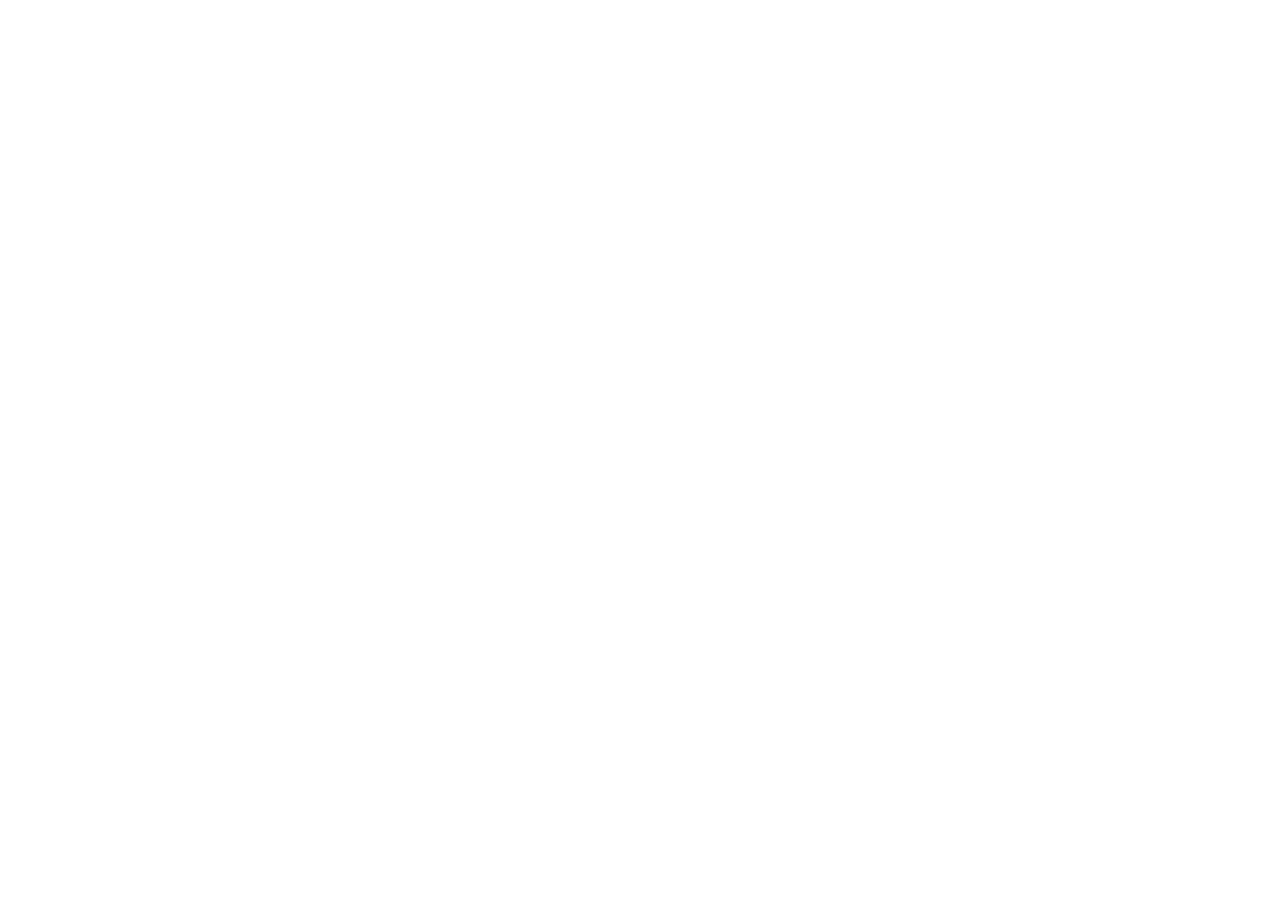
==== pages/about_project/about_project.html @ 6419f14f "почти разобрала страницы" ====
<!DOCTYPE html>
<html lang="en">
<head>
  <meta charset="UTF-8">
  <meta name="viewport" content="width=device-width, initial-scale=1.0">
  <meta http-equiv="X-UA-Compatible" content="ie=edge">
  <title>О проекте</title>
  <link rel="shortcut icon" type="image/png" href="img/favicon.png"/>
</head>
<body>
  <img src="" alt="">

</body>
</html>
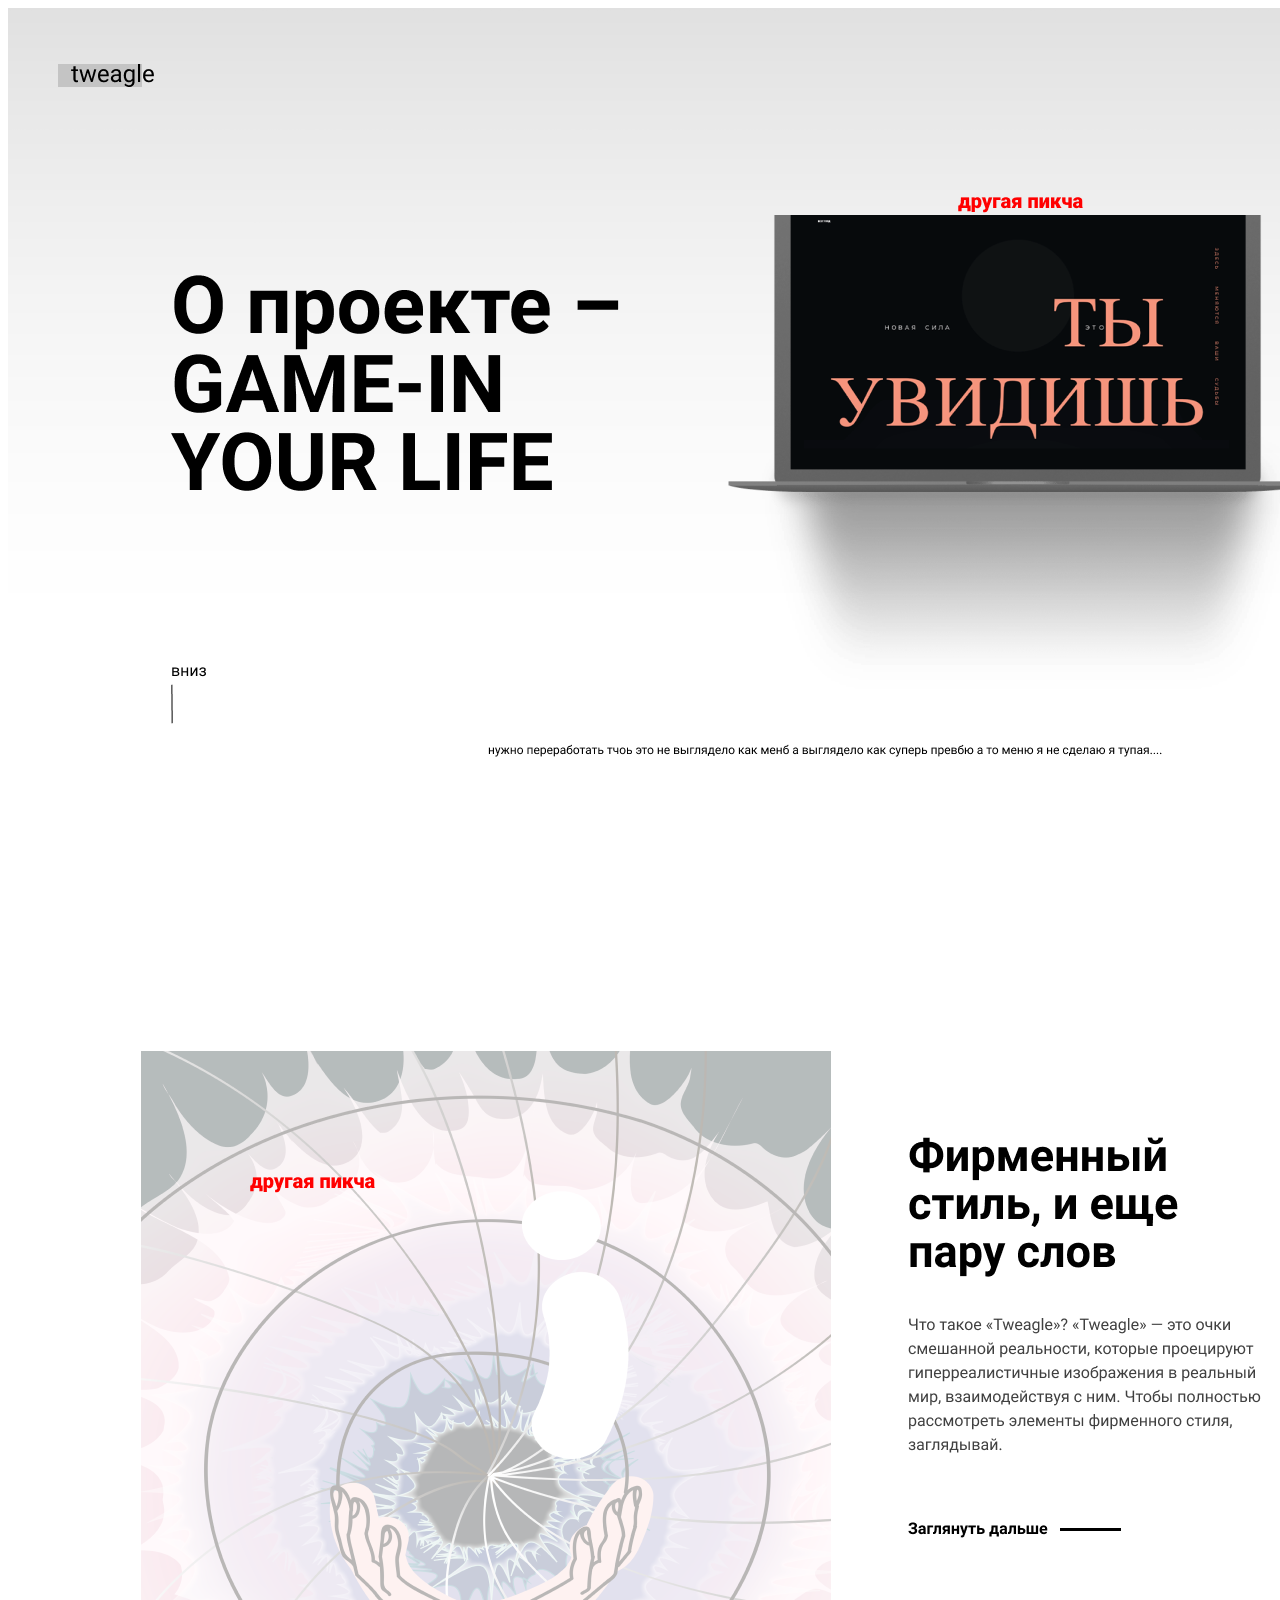
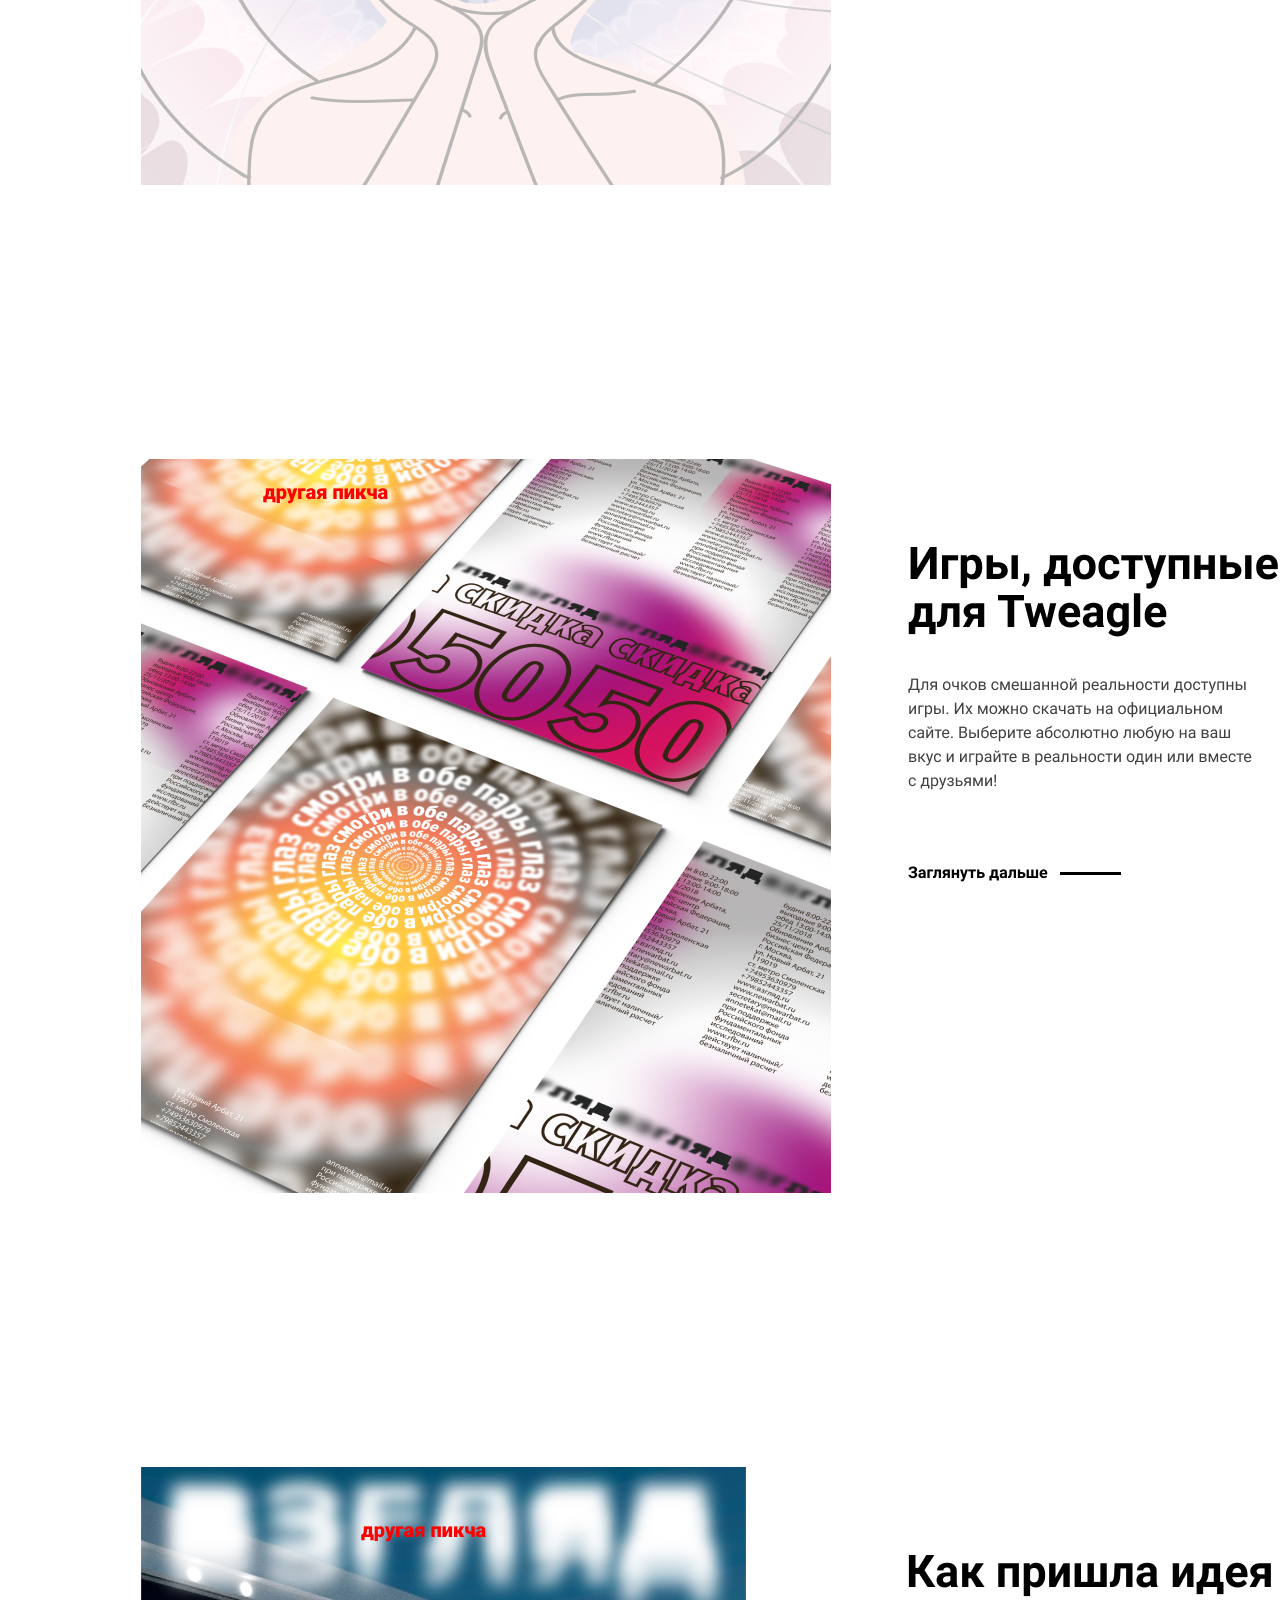
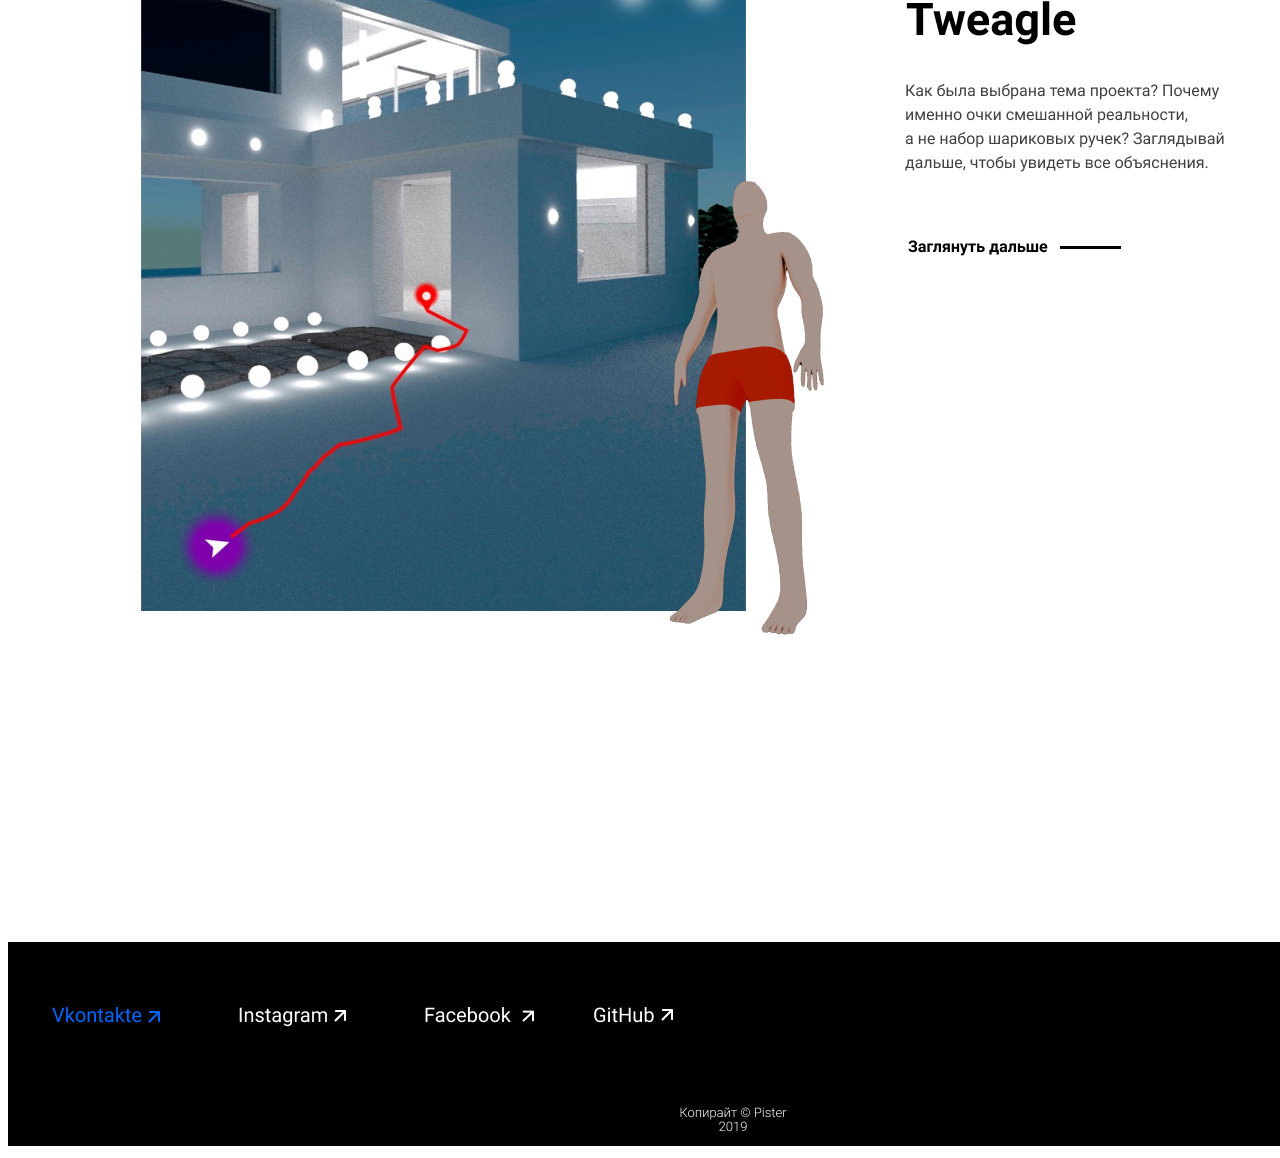
==== commit ce96d562: "k" ====
--- a/pages/about_project/about_project.html
+++ b/pages/about_project/about_project.html
@@ -8,7 +8,8 @@
   <link rel="shortcut icon" type="image/png" href="img/favicon.png"/>
 </head>
 <body>
-  <img src="" alt="">
+  <img src="img/about_project.png" alt="">
+
 
 </body>
 </html>
